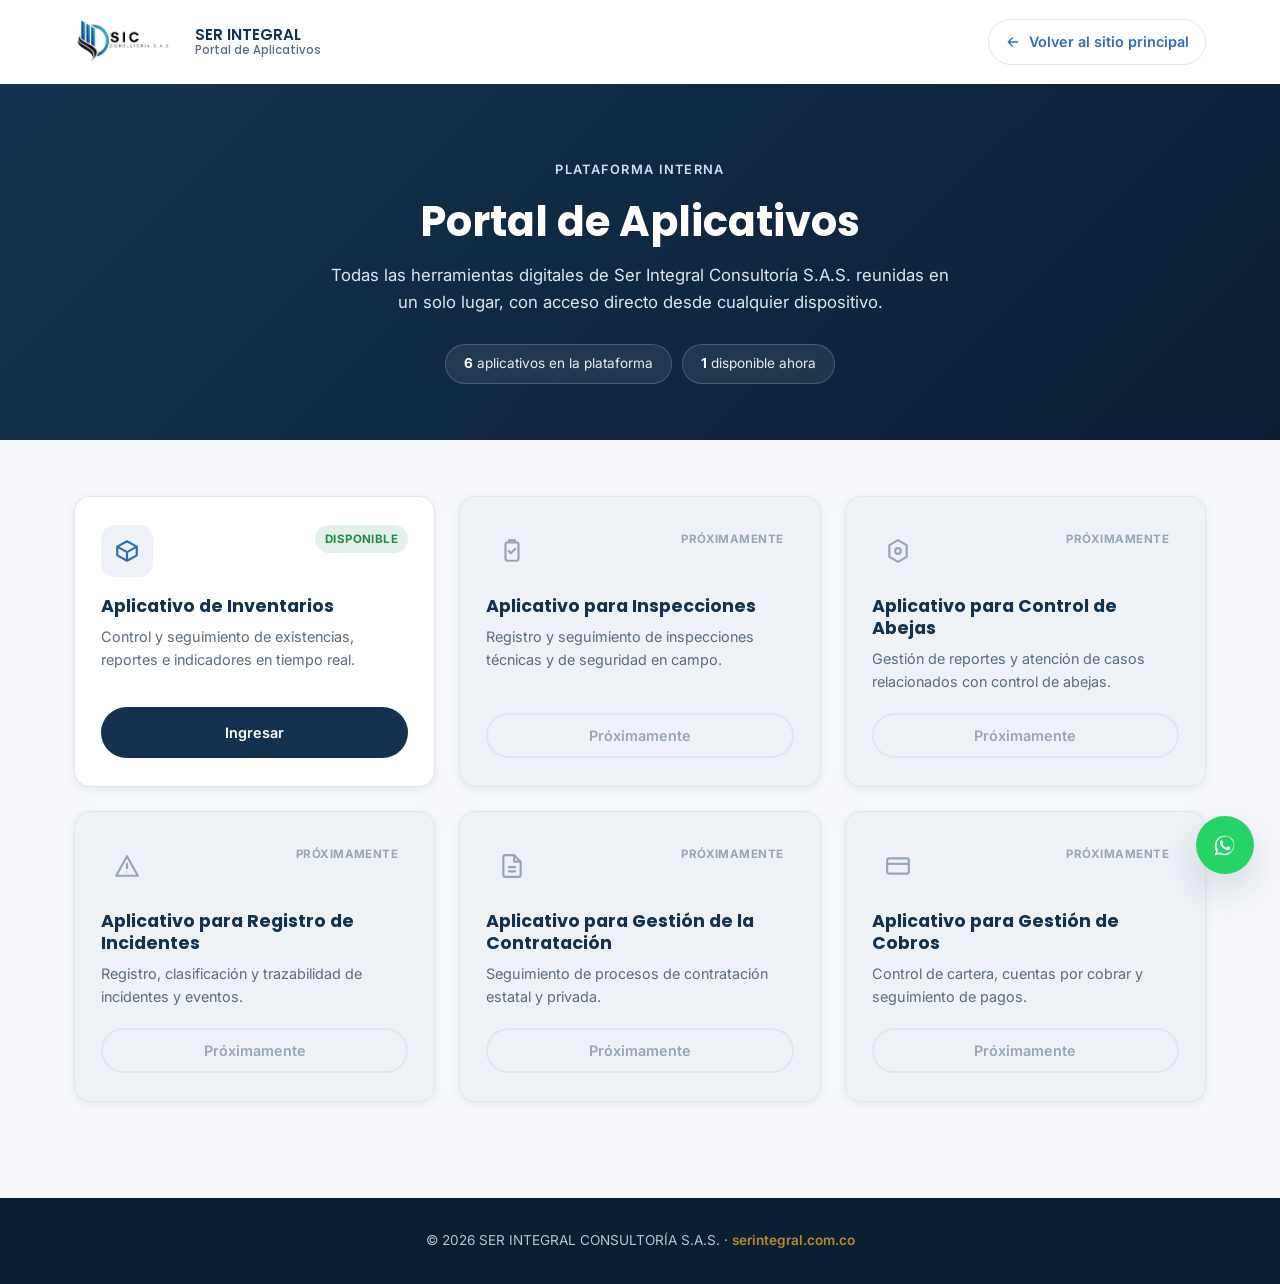
==== aplicativos-portal/index.html @ 725f807f "Add Aplicativos portal for aplicativos.serintegral.com.co New self-contained project that shares the" ====
<!DOCTYPE html>
<html lang="es">
<head>
  <meta charset="UTF-8" />
  <meta name="viewport" content="width=device-width, initial-scale=1.0" />
  <title>Portal de Aplicativos | Ser Integral Consultoría S.A.S.</title>
  <meta name="description" content="Portal de aplicativos de Ser Integral Consultoría S.A.S.: inventarios, inspecciones, control de abejas, incidentes, contratación y cobros, todo desde un solo lugar." />
  <meta name="robots" content="noindex" />

  <link rel="icon" href="assets/logos/logo-sic.jpeg" type="image/jpeg" />

  <link rel="preconnect" href="https://fonts.googleapis.com">
  <link href="https://fonts.googleapis.com/css2?family=Inter:wght@400;500;600;700&family=Poppins:wght@600;700&display=swap" rel="stylesheet">

  <link rel="stylesheet" href="css/styles.css?v=1" />
</head>
<body>

  <header class="site-header">
    <div class="container header-inner">
      <a href="https://serintegral.com.co" class="brand">
        <img src="assets/logos/logo-sic.jpeg" alt="Logo de Ser Integral Consultoría S.A.S." />
        <span class="brand-name">SER INTEGRAL<span>Portal de Aplicativos</span></span>
      </a>
      <a class="back-link" href="https://serintegral.com.co">
        <svg width="16" height="16" viewBox="0 0 24 24" fill="none" stroke="currentColor" stroke-width="2"><path d="M19 12H5M11 18l-6-6 6-6" stroke-linecap="round" stroke-linejoin="round"/></svg>
        Volver al sitio principal
      </a>
    </div>
  </header>

  <main>
    <section class="hub-hero">
      <div class="container">
        <span class="eyebrow">Plataforma interna</span>
        <h1>Portal de Aplicativos</h1>
        <p>Todas las herramientas digitales de Ser Integral Consultoría S.A.S. reunidas en un solo lugar, con acceso directo desde cualquier dispositivo.</p>
        <div class="hub-stats" id="hub-stats"></div>
      </div>
    </section>

    <section class="hub-apps">
      <div class="container">
        <div id="apps-grid" class="apps-grid" aria-live="polite"></div>
      </div>
    </section>
  </main>

  <footer class="site-footer">
    <div class="container">
      &copy; <span id="current-year"></span> SER INTEGRAL CONSULTORÍA S.A.S. ·
      <a href="https://serintegral.com.co">serintegral.com.co</a>
    </div>
  </footer>

  <a class="whatsapp-float" href="#" aria-label="Escríbenos por WhatsApp">
    <svg viewBox="0 0 24 24" fill="currentColor"><path d="M17.6 6.32A8.86 8.86 0 0012.05 4a8.94 8.94 0 00-7.75 13.4L3 21l3.7-1.28a8.9 8.9 0 004.34 1.13h0a8.94 8.94 0 007.75-13.4 8.86 8.86 0 00-1.19-1.13zM12.05 19.4a7.4 7.4 0 01-3.78-1.04l-.27-.16-2.8.97.94-2.73-.18-.28a7.44 7.44 0 1113.66-4.08 7.44 7.44 0 01-7.57 7.32zm4.08-5.57c-.22-.11-1.32-.65-1.53-.73s-.35-.11-.5.11-.58.73-.71.88-.26.17-.48.06a6.1 6.1 0 01-1.79-1.1 6.7 6.7 0 01-1.24-1.54c-.13-.22 0-.34.1-.45.1-.1.22-.26.33-.39.11-.13.15-.22.22-.37a.4.4 0 000-.39c-.06-.11-.5-1.2-.68-1.65-.18-.43-.36-.37-.5-.38h-.43a.83.83 0 00-.6.28 2.5 2.5 0 00-.79 1.87 4.36 4.36 0 00.91 2.3 9.98 9.98 0 003.82 3.38c.53.23.95.37 1.27.47.53.17 1.02.15 1.4.09.43-.06 1.32-.54 1.5-1.06.19-.52.19-.96.13-1.06s-.2-.16-.42-.27z"/></svg>
  </a>

  <script src="js/script.js?v=1"></script>
</body>
</html>
---- aplicativos-portal/css/styles.css ----
/* =========================================================
   SER INTEGRAL CONSULTORÍA S.A.S — Portal de Aplicativos
   Comparte la identidad visual del sitio principal.
   ========================================================= */

:root {
  --primary: #14324f;
  --primary-dark: #0b1f33;
  --secondary: #2f6fad;
  --accent: #b8872b;
  --accent-dark: #96701f;
  --background: #f6f8fb;
  --surface: #ffffff;
  --surface-alt: #eef2f7;
  --text: #1c2530;
  --text-light: #5b6b7c;
  --border: #dfe6ee;
  --success: #1f8a4c;
  --muted: #98a5b3;

  --font-heading: 'Poppins', 'Segoe UI', Arial, sans-serif;
  --font-body: 'Inter', 'Segoe UI', Arial, sans-serif;

  --radius: 10px;
  --shadow-sm: 0 2px 8px rgba(11, 31, 51, 0.08);
  --shadow-md: 0 8px 24px rgba(11, 31, 51, 0.12);
  --shadow-lg: 0 16px 40px rgba(11, 31, 51, 0.16);
  --transition: 0.25s ease;
}

* , *::before, *::after { box-sizing: border-box; }

body {
  margin: 0;
  font-family: var(--font-body);
  color: var(--text);
  background: var(--background);
  line-height: 1.6;
  -webkit-font-smoothing: antialiased;
}

img { max-width: 100%; display: block; }
a { color: inherit; text-decoration: none; }
ul { list-style: none; margin: 0; padding: 0; }

h1, h2, h3 {
  font-family: var(--font-heading);
  color: var(--primary);
  line-height: 1.25;
  margin: 0 0 0.6em;
}

p { margin: 0 0 1em; color: var(--text-light); }

.container {
  width: 100%;
  max-width: 1180px;
  margin: 0 auto;
  padding: 0 24px;
}

/* ---------- Header ---------- */
.site-header {
  background: var(--surface);
  box-shadow: 0 1px 0 rgba(11, 31, 51, 0.06);
}

.header-inner {
  display: flex;
  align-items: center;
  justify-content: space-between;
  height: 84px;
  gap: 16px;
}

.brand { display: flex; align-items: center; gap: 10px; }
.brand img { height: 44px; width: auto; }
.brand .brand-name {
  font-family: var(--font-heading);
  font-weight: 600;
  color: var(--primary);
  font-size: 0.95rem;
  line-height: 1.2;
}
.brand .brand-name span { display: block; font-size: 0.72rem; color: var(--text-light); font-weight: 500; }

.back-link {
  display: inline-flex;
  align-items: center;
  gap: 8px;
  font-size: 0.9rem;
  font-weight: 600;
  color: var(--secondary);
  padding: 10px 16px;
  border-radius: 999px;
  border: 1px solid var(--border);
  transition: background var(--transition), color var(--transition);
  white-space: nowrap;
}
.back-link:hover { background: var(--surface-alt); }

/* ---------- Hub hero ---------- */
.hub-hero {
  background: linear-gradient(135deg, var(--primary) 0%, var(--primary-dark) 100%);
  color: #fff;
  padding: 72px 0 56px;
  text-align: center;
}

.hub-hero .eyebrow {
  display: inline-block;
  text-transform: uppercase;
  letter-spacing: 0.1em;
  font-size: 0.8rem;
  font-weight: 600;
  color: #cfe0f0;
  margin-bottom: 16px;
}

.hub-hero h1 {
  color: #fff;
  font-size: clamp(1.8rem, 4vw, 2.6rem);
  margin-bottom: 14px;
}

.hub-hero p {
  color: #dbe6f0;
  max-width: 620px;
  margin: 0 auto;
  font-size: 1.05rem;
}

.hub-hero .hub-stats {
  margin-top: 28px;
  display: inline-flex;
  gap: 10px;
  flex-wrap: wrap;
  justify-content: center;
}

.hub-stat-pill {
  background: rgba(255,255,255,0.08);
  border: 1px solid rgba(255,255,255,0.18);
  border-radius: 999px;
  padding: 8px 18px;
  font-size: 0.85rem;
  color: #e4edf5;
}

.hub-stat-pill strong { color: #fff; }

/* ---------- Apps grid ---------- */
.hub-apps { padding: 56px 0 96px; }

.apps-grid {
  display: grid;
  grid-template-columns: repeat(auto-fit, minmax(280px, 1fr));
  gap: 24px;
}

.app-card {
  background: var(--surface);
  border: 1px solid var(--border);
  border-radius: 16px;
  padding: 28px 26px;
  display: flex;
  flex-direction: column;
  box-shadow: var(--shadow-sm);
  transition: transform var(--transition), box-shadow var(--transition), border-color var(--transition);
  opacity: 0;
  transform: translateY(16px);
  animation: app-card-in 0.5s ease forwards;
}

@keyframes app-card-in {
  to { opacity: 1; transform: translateY(0); }
}

.app-card.is-available:hover {
  transform: translateY(-6px);
  box-shadow: var(--shadow-lg);
  border-color: transparent;
}

.app-card-top {
  display: flex;
  align-items: flex-start;
  justify-content: space-between;
  gap: 12px;
  margin-bottom: 18px;
}

.app-icon {
  width: 52px;
  height: 52px;
  border-radius: 14px;
  background: var(--surface-alt);
  color: var(--secondary);
  display: flex;
  align-items: center;
  justify-content: center;
  flex-shrink: 0;
}

.app-card.is-coming-soon .app-icon { color: var(--muted); }

.app-status {
  font-size: 0.72rem;
  font-weight: 700;
  letter-spacing: 0.04em;
  text-transform: uppercase;
  padding: 5px 10px;
  border-radius: 999px;
  white-space: nowrap;
}

.app-status.available { background: rgba(31, 138, 76, 0.12); color: var(--success); }
.app-status.coming-soon { background: var(--surface-alt); color: var(--muted); }

.app-card h3 { font-size: 1.1rem; margin-bottom: 8px; }
.app-card p { font-size: 0.9rem; flex: 1; margin-bottom: 20px; }

.app-card .btn {
  display: inline-flex;
  align-items: center;
  justify-content: center;
  gap: 8px;
  padding: 12px 20px;
  border-radius: 999px;
  font-family: var(--font-body);
  font-weight: 600;
  font-size: 0.9rem;
  border: 2px solid transparent;
  cursor: pointer;
  transition: background var(--transition), color var(--transition), transform var(--transition);
  width: 100%;
}

.app-card.is-available .btn {
  background: var(--primary);
  color: #fff;
}
.app-card.is-available .btn:hover { background: var(--primary-dark); }

.app-card.is-coming-soon {
  background: var(--surface-alt);
}

.app-card.is-coming-soon .btn {
  background: transparent;
  border-color: var(--border);
  color: var(--muted);
  cursor: not-allowed;
}

/* ---------- Toast ---------- */
.toast {
  position: fixed;
  left: 50%;
  bottom: 28px;
  transform: translate(-50%, 20px);
  background: var(--primary-dark);
  color: #fff;
  padding: 14px 22px;
  border-radius: 10px;
  font-size: 0.9rem;
  box-shadow: var(--shadow-lg);
  opacity: 0;
  pointer-events: none;
  transition: opacity var(--transition), transform var(--transition);
  z-index: 1000;
  text-align: center;
}

.toast.show {
  opacity: 1;
  transform: translate(-50%, 0);
}

/* ---------- WhatsApp flotante ---------- */
.whatsapp-float {
  position: fixed;
  bottom: 26px;
  right: 26px;
  width: 58px;
  height: 58px;
  border-radius: 50%;
  background: #25d366;
  display: flex;
  align-items: center;
  justify-content: center;
  box-shadow: var(--shadow-lg);
  z-index: 900;
  transition: transform var(--transition);
}
.whatsapp-float:hover { transform: scale(1.08); }
.whatsapp-float svg { width: 28px; height: 28px; color: #fff; }

/* ---------- Footer ---------- */
.site-footer {
  background: var(--primary-dark);
  color: #b7c4d1;
  padding: 32px 0;
  text-align: center;
  font-size: 0.85rem;
}

.site-footer a { color: var(--accent); font-weight: 600; }
.site-footer a:hover { text-decoration: underline; }

/* ---------- Responsive ---------- */
@media (max-width: 640px) {
  .header-inner { height: auto; padding: 16px 0; flex-wrap: wrap; gap: 12px; }
  .hub-hero { padding: 56px 0 40px; }
  .hub-apps { padding: 40px 0 64px; }
  .apps-grid { grid-template-columns: 1fr; }
  .whatsapp-float { right: 20px; bottom: 20px; }
}
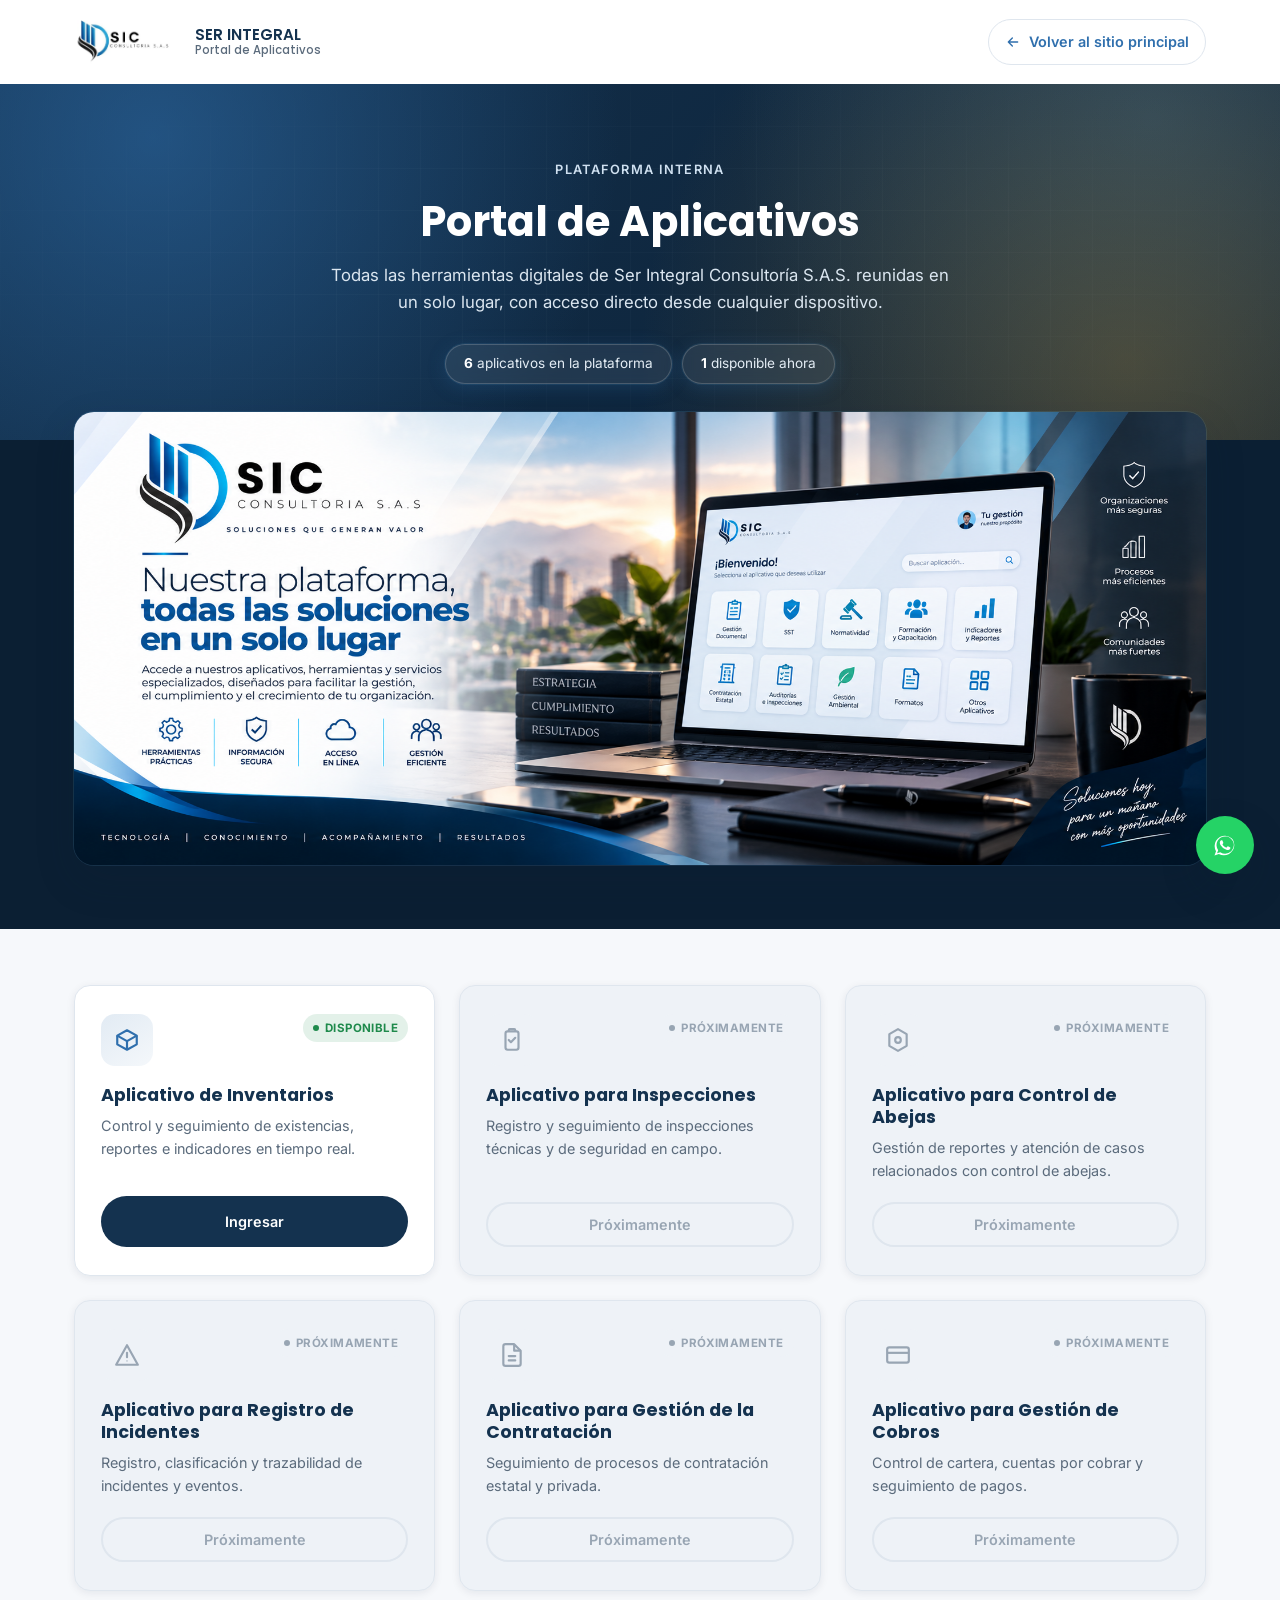
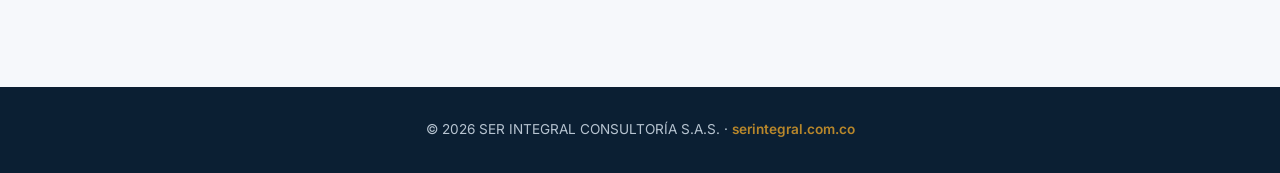
==== commit 1ccfec9a: "Give the Aplicativos portal a more futuristic look Adds a platform preview showcase section right be" ====
--- a/aplicativos-portal/index.html
+++ b/aplicativos-portal/index.html
@@ -12,7 +12,7 @@
   <link rel="preconnect" href="https://fonts.googleapis.com">
   <link href="https://fonts.googleapis.com/css2?family=Inter:wght@400;500;600;700&family=Poppins:wght@600;700&display=swap" rel="stylesheet">
 
-  <link rel="stylesheet" href="css/styles.css?v=1" />
+  <link rel="stylesheet" href="css/styles.css?v=2" />
 </head>
 <body>
 
@@ -31,11 +31,21 @@
 
   <main>
     <section class="hub-hero">
+      <div class="hub-hero-glow" aria-hidden="true"></div>
+      <div class="hub-hero-grid" aria-hidden="true"></div>
       <div class="container">
         <span class="eyebrow">Plataforma interna</span>
         <h1>Portal de Aplicativos</h1>
         <p>Todas las herramientas digitales de Ser Integral Consultoría S.A.S. reunidas en un solo lugar, con acceso directo desde cualquier dispositivo.</p>
         <div class="hub-stats" id="hub-stats"></div>
+      </div>
+    </section>
+
+    <section class="hub-showcase">
+      <div class="container">
+        <div class="showcase-banner">
+          <img src="assets/img/plataforma-preview.png" alt="Vista previa de la plataforma: panel de bienvenida con acceso a Gestión Documental, SST, Normatividad, Formación y Capacitación, Indicadores y Reportes, Contratación Estatal, Auditorías e Inspecciones, Gestión Ambiental, Formatos y Otros Aplicativos." />
+        </div>
       </div>
     </section>
 
--- a/aplicativos-portal/css/styles.css
+++ b/aplicativos-portal/css/styles.css
@@ -101,11 +101,38 @@
 
 /* ---------- Hub hero ---------- */
 .hub-hero {
+  position: relative;
   background: linear-gradient(135deg, var(--primary) 0%, var(--primary-dark) 100%);
   color: #fff;
   padding: 72px 0 56px;
   text-align: center;
-}
+  overflow: hidden;
+  isolation: isolate;
+}
+
+.hub-hero-glow {
+  position: absolute;
+  inset: 0;
+  z-index: 0;
+  background:
+    radial-gradient(circle at 12% 15%, rgba(47, 111, 173, 0.55), transparent 40%),
+    radial-gradient(circle at 88% 78%, rgba(184, 135, 43, 0.32), transparent 42%),
+    radial-gradient(circle at 90% 10%, rgba(120, 200, 255, 0.18), transparent 35%);
+}
+
+.hub-hero-grid {
+  position: absolute;
+  inset: 0;
+  z-index: 0;
+  opacity: 0.35;
+  background-image:
+    linear-gradient(rgba(255, 255, 255, 0.06) 1px, transparent 1px),
+    linear-gradient(90deg, rgba(255, 255, 255, 0.06) 1px, transparent 1px);
+  background-size: 42px 42px;
+  mask-image: radial-gradient(ellipse at center, #000 45%, transparent 85%);
+}
+
+.hub-hero .container { position: relative; z-index: 1; }
 
 .hub-hero .eyebrow {
   display: inline-block;
@@ -145,9 +172,32 @@
   padding: 8px 18px;
   font-size: 0.85rem;
   color: #e4edf5;
+  backdrop-filter: blur(6px);
+  box-shadow: 0 0 0 1px rgba(120, 200, 255, 0.08), 0 4px 18px rgba(47, 111, 173, 0.25);
 }
 
 .hub-stat-pill strong { color: #fff; }
+
+/* ---------- Showcase (vista previa de la plataforma) ---------- */
+.hub-showcase {
+  background: var(--primary-dark);
+  padding: 0 0 64px;
+}
+
+.showcase-banner {
+  border-radius: 20px;
+  overflow: hidden;
+  box-shadow: var(--shadow-lg), 0 0 0 1px rgba(120, 200, 255, 0.12);
+  margin-top: -28px;
+  position: relative;
+  z-index: 2;
+}
+
+.showcase-banner img {
+  width: 100%;
+  height: auto;
+  display: block;
+}
 
 /* ---------- Apps grid ---------- */
 .hub-apps { padding: 56px 0 96px; }
@@ -178,7 +228,7 @@
 
 .app-card.is-available:hover {
   transform: translateY(-6px);
-  box-shadow: var(--shadow-lg);
+  box-shadow: var(--shadow-lg), 0 0 0 1px rgba(47, 111, 173, 0.35), 0 0 24px rgba(47, 111, 173, 0.18);
   border-color: transparent;
 }
 
@@ -194,7 +244,7 @@
   width: 52px;
   height: 52px;
   border-radius: 14px;
-  background: var(--surface-alt);
+  background: linear-gradient(145deg, rgba(47,111,173,0.14), rgba(47,111,173,0.05));
   color: var(--secondary);
   display: flex;
   align-items: center;
@@ -202,9 +252,15 @@
   flex-shrink: 0;
 }
 
-.app-card.is-coming-soon .app-icon { color: var(--muted); }
+.app-card.is-coming-soon .app-icon {
+  color: var(--muted);
+  background: var(--surface-alt);
+}
 
 .app-status {
+  display: inline-flex;
+  align-items: center;
+  gap: 6px;
   font-size: 0.72rem;
   font-weight: 700;
   letter-spacing: 0.04em;
@@ -214,7 +270,26 @@
   white-space: nowrap;
 }
 
-.app-status.available { background: rgba(31, 138, 76, 0.12); color: var(--success); }
+.app-status::before {
+  content: "";
+  width: 6px;
+  height: 6px;
+  border-radius: 50%;
+  background: currentColor;
+}
+
+.app-status.available {
+  background: rgba(31, 138, 76, 0.12);
+  color: var(--success);
+}
+
+.app-status.available::before { animation: status-pulse 1.8s ease-in-out infinite; }
+
+@keyframes status-pulse {
+  0%, 100% { box-shadow: 0 0 0 0 rgba(31, 138, 76, 0.45); }
+  50% { box-shadow: 0 0 0 4px rgba(31, 138, 76, 0); }
+}
+
 .app-status.coming-soon { background: var(--surface-alt); color: var(--muted); }
 
 .app-card h3 { font-size: 1.1rem; margin-bottom: 8px; }
@@ -315,4 +390,10 @@
   .hub-apps { padding: 40px 0 64px; }
   .apps-grid { grid-template-columns: 1fr; }
   .whatsapp-float { right: 20px; bottom: 20px; }
-}
+  .showcase-banner { margin-top: -16px; border-radius: 14px; }
+}
+
+@media (prefers-reduced-motion: reduce) {
+  .app-card { animation: none; opacity: 1; transform: none; }
+  .app-status.available::before { animation: none; }
+}
